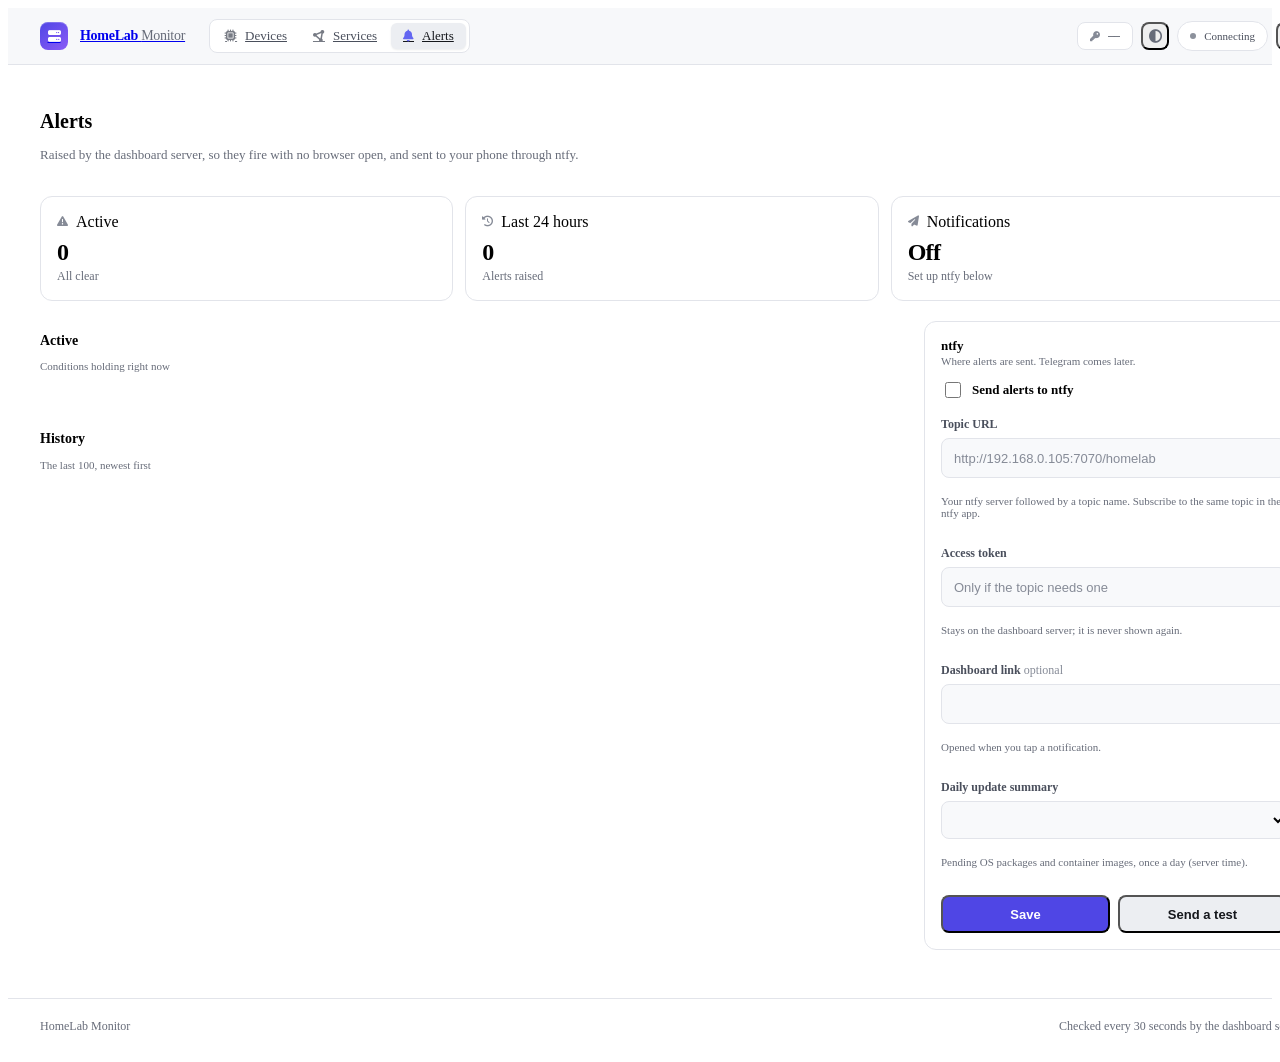
==== frontend/alerts.html @ e0cecba9 "feat: server-side alerts with ntfy notifications and an Alerts page Alerts were only ever evaluated " ====
<!DOCTYPE html>
<html lang="en">
<head>
<meta charset="UTF-8">
<meta name="viewport" content="width=device-width, initial-scale=1">
<meta name="theme-color" content="#0a0a0d">
<script>
    // Apply the saved theme before first paint; js/theme.js handles changes.
    try {
        var choice = localStorage.getItem('theme');
        document.documentElement.dataset.theme = choice === 'light' || choice === 'dark' ? choice
            : (matchMedia('(prefers-color-scheme: light)').matches ? 'light' : 'dark');
    } catch (e) {
        document.documentElement.dataset.theme = 'dark';
    }
</script>
<link rel="icon" href="favicon.svg" type="image/svg+xml">
<link rel="icon" href="favicon-32.png" type="image/png" sizes="32x32">
<link rel="apple-touch-icon" href="apple-touch-icon.png">
<title>Alerts · HomeLab</title>

<link rel="preconnect" href="https://fonts.googleapis.com">
<link rel="preconnect" href="https://fonts.gstatic.com" crossorigin>
<link href="https://fonts.googleapis.com/css2?family=Inter:wght@400..700&display=swap" rel="stylesheet">
<link rel="stylesheet" href="https://cdnjs.cloudflare.com/ajax/libs/font-awesome/6.4.0/css/all.min.css">

<link rel="stylesheet" href="css/tokens.css">
<link rel="stylesheet" href="css/base.css">
<link rel="stylesheet" href="css/layout.css">
<link rel="stylesheet" href="css/components.css">
</head>
<body>

<header class="topbar">
    <div class="topbar__inner shell">
        <a class="brand" href="index.html">
            <span class="brand__mark"><i class="fa-solid fa-server"></i></span>
            <span class="brand__name">HomeLab <span>Monitor</span></span>
        </a>

        <nav class="nav" aria-label="Sections">
            <a class="nav__link" href="index.html"><i class="fa-solid fa-microchip"></i><span>Devices</span></a>
            <a class="nav__link" href="services.html"><i class="fa-solid fa-circle-nodes"></i><span>Services</span></a>
            <a class="nav__link is-active" href="alerts.html"><i class="fa-solid fa-bell"></i><span>Alerts</span></a>
        </nav>

        <div class="topbar__right">
            <button class="key-chip" id="agent-key" type="button" title="Copy the agent auth key" hidden>
                <i class="fa-solid fa-key"></i>
                <span class="key-chip__value" id="agent-key-value">——</span>
            </button>
            <button class="icon-btn" id="theme-btn" type="button" title="Theme" aria-label="Theme">
                <i class="fa-solid fa-circle-half-stroke"></i>
            </button>
            <div class="link-state" id="link-state" data-state="idle">
                <span class="link-state__dot"></span><span class="link-state__label">Connecting</span>
            </div>
            <button class="icon-btn icon-btn--danger" id="logout-btn" type="button" title="Sign out" aria-label="Sign out">
                <i class="fa-solid fa-right-from-bracket"></i>
            </button>
        </div>
    </div>
</header>

<main class="shell">
    <div class="page-head">
        <div>
            <h1 class="page-head__title">Alerts</h1>
            <p class="page-head__sub">Raised by the dashboard server, so they fire with no browser open, and sent to your phone through ntfy.</p>
        </div>
    </div>

    <div class="fleet">
        <div class="stat" id="stat-active-card">
            <span class="stat__label eyebrow"><i class="fa-solid fa-triangle-exclamation"></i>Active</span>
            <div class="stat__value" id="stat-active">0</div>
            <div class="stat__foot" id="stat-active-foot">All clear</div>
        </div>
        <div class="stat">
            <span class="stat__label eyebrow"><i class="fa-solid fa-clock-rotate-left"></i>Last 24 hours</span>
            <div class="stat__value" id="stat-day">0</div>
            <div class="stat__foot">Alerts raised</div>
        </div>
        <div class="stat" id="stat-delivery-card">
            <span class="stat__label eyebrow"><i class="fa-solid fa-paper-plane"></i>Notifications</span>
            <div class="stat__value" id="stat-delivery">Off</div>
            <div class="stat__foot" id="stat-delivery-foot">Set up ntfy below</div>
        </div>
    </div>

    <div class="alerts-layout">
        <div>
            <div class="section-head">
                <div>
                    <h2 class="section-head__title">Active</h2>
                    <p class="section-head__sub">Conditions holding right now</p>
                </div>
            </div>
            <div class="alert-list" id="active-list"></div>

            <div class="section-head">
                <div>
                    <h2 class="section-head__title">History</h2>
                    <p class="section-head__sub">The last 100, newest first</p>
                </div>
            </div>
            <div class="alert-list" id="history-list"></div>
        </div>

        <form class="panel settings" id="notify-form" autocomplete="off">
            <div class="panel__head">
                <div>
                    <div class="panel__title">ntfy</div>
                    <div class="panel__sub">Where alerts are sent. Telegram comes later.</div>
                </div>
            </div>
            <div class="settings__body">
                <label class="check">
                    <input type="checkbox" id="ntfy-enabled">
                    <span>Send alerts to ntfy</span>
                </label>
                <div class="field">
                    <label for="ntfy-url">Topic URL</label>
                    <input type="url" id="ntfy-url" placeholder="http://192.168.0.105:7070/homelab">
                    <p class="field__hint">Your ntfy server followed by a topic name. Subscribe to the same topic in the ntfy app.</p>
                </div>
                <div class="field">
                    <label for="ntfy-token">Access token</label>
                    <input type="password" id="ntfy-token" placeholder="Only if the topic needs one">
                    <p class="field__hint" id="ntfy-token-hint">Stays on the dashboard server; it is never shown again.</p>
                    <button type="button" class="link-btn" id="ntfy-token-clear" hidden>Remove the saved token</button>
                </div>
                <div class="field">
                    <label for="click-url">Dashboard link <span class="field__optional">optional</span></label>
                    <input type="url" id="click-url">
                    <p class="field__hint">Opened when you tap a notification.</p>
                </div>
                <div class="field">
                    <label for="digest-hour">Daily update summary</label>
                    <select id="digest-hour"></select>
                    <p class="field__hint">Pending OS packages and container images, once a day (server time).</p>
                </div>
                <p class="settings__status" id="notify-status" hidden></p>
                <div class="settings__actions">
                    <button type="submit" class="btn" id="notify-save">Save</button>
                    <button type="button" class="btn btn--quiet" id="notify-test">Send a test</button>
                </div>
            </div>
        </form>
    </div>
</main>

<footer class="foot">
    <div class="foot__inner shell">
        <span>HomeLab Monitor</span>
        <span>Checked every 30 seconds by the dashboard server</span>
    </div>
</footer>

<div class="toasts" id="toasts" aria-live="polite"></div>

<!-- Sign in / first-run registration -->
<div class="auth" id="auth">
    <div class="auth__card">
        <div class="auth__mark"><i class="fa-solid fa-server"></i></div>
        <h1 class="auth__title" id="auth-title">Sign in</h1>
        <p class="auth__sub" id="auth-sub">Enter your credentials to reach the lab monitor.</p>
        <form class="auth__form" id="auth-form">
            <div class="field">
                <label for="auth-username">Username</label>
                <input type="text" id="auth-username" autocomplete="username" required placeholder="admin">
            </div>
            <div class="field">
                <label for="auth-password">Password</label>
                <input type="password" id="auth-password" autocomplete="current-password" required placeholder="••••••••">
            </div>
            <p class="auth__error" id="auth-error"></p>
            <button type="submit" class="btn" id="auth-submit">
                <span>Sign in</span><i class="fa-solid fa-arrow-right"></i>
            </button>
        </form>
    </div>
</div>

<script type="module" src="js/alerts-page.js"></script>
</body>
</html>
---- frontend/css/tokens.css ----
/* ==========================================================================
   Design tokens — single source of truth for colour, type, space and motion.
   Every value used anywhere in the UI is declared here. Nothing downstream
   should hardcode a colour or a pixel size.
   ========================================================================== */

:root {
    color-scheme: dark;

    /* --- Surfaces ------------------------------------------------------- */
    --bg:              #0a0a0d;
    --bg-subtle:       #0d0d11;
    --surface-1:       #111116;
    --surface-2:       #17171e;
    --surface-3:       #1e1e27;
    --surface-hover:   #1b1b23;
    --surface-inset:   rgba(255, 255, 255, 0.028);

    /* --- Borders -------------------------------------------------------- */
    --border:          #24242e;
    --border-strong:   #32323f;
    --border-subtle:   rgba(255, 255, 255, 0.05);

    /* --- Foreground ----------------------------------------------------- */
    --fg:              #e8e8ed;
    --fg-muted:        #9b9baa;
    --fg-subtle:       #6a6a7a;
    --fg-faint:        #4a4a58;

    /* --- Accent (never used for status, so the two never compete) -------- */
    --accent:          #6366f1;
    --accent-hover:    #818cf8;
    --accent-quiet:    rgba(99, 102, 241, 0.12);
    --accent-line:     rgba(99, 102, 241, 0.34);

    /* --- Status --------------------------------------------------------- */
    --ok:              #3fb950;
    --ok-quiet:        rgba(63, 185, 80, 0.12);
    --ok-line:         rgba(63, 185, 80, 0.28);

    --warn:            #d29922;
    --warn-quiet:      rgba(210, 153, 34, 0.12);
    --warn-line:       rgba(210, 153, 34, 0.28);

    --crit:            #f85149;
    --crit-quiet:      rgba(248, 81, 73, 0.12);
    --crit-line:       rgba(248, 81, 73, 0.3);

    --off:             #5a5a68;
    --off-quiet:       rgba(90, 90, 104, 0.14);
    --off-line:        rgba(90, 90, 104, 0.26);

    /* --- Metric hues (charts, meters) ----------------------------------- */
    --m-cpu:           #58a6ff;
    --m-ram:           #a371f7;
    --m-gpu:           #ec6cb9;
    --m-vram:          #a371f7;
    --m-disk:          #56d4dd;
    --m-power:         #e3b341;
    --m-down:          #22a3ad;
    --m-up:            #a371f7;

    /* --- Typography ----------------------------------------------------- */
    --font-ui: 'Inter', -apple-system, BlinkMacSystemFont, 'Segoe UI', Roboto,
               Helvetica, Arial, sans-serif;
    --font-mono: ui-monospace, SFMono-Regular, 'SF Mono', Menlo, Consolas,
                 'Liberation Mono', monospace;

    --t-10:  0.625rem;
    --t-11:  0.6875rem;
    --t-12:  0.75rem;
    --t-13:  0.8125rem;
    --t-14:  0.875rem;
    --t-16:  1rem;
    --t-20:  1.25rem;
    --t-24:  1.5rem;
    --t-30:  1.875rem;

    /* --- Space (4px base) ----------------------------------------------- */
    --s-1:   4px;
    --s-2:   8px;
    --s-3:   12px;
    --s-4:   16px;
    --s-5:   20px;
    --s-6:   24px;
    --s-8:   32px;
    --s-10:  40px;
    --s-12:  48px;

    /* --- Radius --------------------------------------------------------- */
    --r-sm:   6px;
    --r-md:   8px;
    --r-lg:  12px;
    --r-xl:  16px;
    --r-full: 999px;

    /* --- Elevation ------------------------------------------------------ */
    --shadow-sm: 0 1px 2px rgba(0, 0, 0, 0.4);
    --shadow-md: 0 4px 16px rgba(0, 0, 0, 0.35);
    --shadow-lg: -24px 0 60px rgba(0, 0, 0, 0.55);

    /* --- Motion --------------------------------------------------------- */
    --dur-fast: 120ms;
    --dur:      180ms;
    --dur-slow: 400ms;
    --ease:     cubic-bezier(0.2, 0, 0, 1);

    /* --- Layout --------------------------------------------------------- */
    --topbar-h:    56px;
    --content-max: 1560px;
    --gutter:      32px;
    --drawer-w:    460px;
}

/* --- Light theme ---------------------------------------------------------
   Chosen from the topbar, or by the system when the choice is Auto (see
   js/theme.js). Each colour is its own step, picked for a light surface
   rather than inverted from the dark one. The metric hues were checked for
   colour-blind separation and 3:1 contrast against white. */
:root[data-theme='light'] {
    color-scheme: light;

    --bg:              #f6f7f9;
    --bg-subtle:       #f1f2f5;
    --surface-1:       #ffffff;
    --surface-2:       #f8f9fb;
    --surface-3:       #eceef2;
    --surface-hover:   #f3f4f7;
    --surface-inset:   rgba(15, 23, 42, 0.03);

    --border:          #e2e4ea;
    --border-strong:   #cdd1d9;
    --border-subtle:   rgba(15, 23, 42, 0.06);

    --fg:              #15171c;
    --fg-muted:        #4a4f5c;
    --fg-subtle:       #676c79;
    --fg-faint:        #868b97;

    --accent:          #4f46e5;
    --accent-hover:    #6366f1;
    --accent-quiet:    rgba(79, 70, 229, 0.1);
    --accent-line:     rgba(79, 70, 229, 0.3);

    --ok:              #1a7f37;
    --ok-quiet:        rgba(26, 127, 55, 0.1);
    --ok-line:         rgba(26, 127, 55, 0.3);

    --warn:            #9a6700;
    --warn-quiet:      rgba(154, 103, 0, 0.1);
    --warn-line:       rgba(154, 103, 0, 0.3);

    --crit:            #cf222e;
    --crit-quiet:      rgba(207, 34, 46, 0.08);
    --crit-line:       rgba(207, 34, 46, 0.3);

    --off:             #8c919c;
    --off-quiet:       rgba(140, 145, 156, 0.14);
    --off-line:        rgba(140, 145, 156, 0.3);

    --m-cpu:           #0550ae;
    --m-ram:           #bf5af2;
    --m-gpu:           #d03a73;
    --m-vram:          #bf5af2;
    --m-disk:          #0891b2;
    --m-power:         #946200;
    --m-down:          #0891b2;
    --m-up:            #bf5af2;

    --shadow-sm: 0 1px 2px rgba(15, 23, 42, 0.08);
    --shadow-md: 0 4px 16px rgba(15, 23, 42, 0.1);
    --shadow-lg: -24px 0 60px rgba(15, 23, 42, 0.18);
}

@media (max-width: 900px) {
    :root {
        --gutter: 16px;
    }
}
---- frontend/css/layout.css ----
/* ==========================================================================
   Layout — application shell, topbar, fleet strip, content grids, footer.
   ========================================================================== */

.shell {
    width: 100%;
    max-width: var(--content-max);
    margin-inline: auto;
    padding-inline: var(--gutter);
}

/* --- Topbar ------------------------------------------------------------- */
.topbar {
    position: sticky;
    top: 0;
    z-index: 50;
    height: var(--topbar-h);
    background: color-mix(in srgb, var(--bg) 82%, transparent);
    backdrop-filter: saturate(160%) blur(14px);
    -webkit-backdrop-filter: saturate(160%) blur(14px);
    border-bottom: 1px solid var(--border);
}

.topbar__inner {
    height: 100%;
    display: flex;
    align-items: center;
    gap: var(--s-6);
}

.brand {
    display: flex;
    align-items: center;
    gap: var(--s-3);
    flex-shrink: 0;
}

.brand__mark {
    width: 28px;
    height: 28px;
    border-radius: var(--r-md);
    display: grid;
    place-items: center;
    font-size: var(--t-13);
    color: #fff;
    background: linear-gradient(140deg, var(--accent) 0%, #8b5cf6 100%);
    box-shadow: inset 0 1px 0 rgba(255, 255, 255, 0.22);
}

.brand__name {
    font-size: var(--t-14);
    font-weight: 600;
    letter-spacing: -0.02em;
}

.brand__name span {
    color: var(--fg-subtle);
    font-weight: 400;
}

/* Segmented navigation control */
.nav {
    display: flex;
    align-items: center;
    gap: 2px;
    padding: 3px;
    background: var(--surface-1);
    border: 1px solid var(--border);
    border-radius: var(--r-md);
}

.nav__link {
    display: flex;
    align-items: center;
    gap: var(--s-2);
    padding: 5px var(--s-3);
    border-radius: var(--r-sm);
    font-size: var(--t-13);
    font-weight: 500;
    color: var(--fg-muted);
    transition: color var(--dur-fast) var(--ease),
                background-color var(--dur-fast) var(--ease);
}

.nav__link i {
    font-size: var(--t-12);
    opacity: 0.75;
}

.nav__link:hover {
    color: var(--fg);
    background: var(--surface-3);
}

.nav__link.is-active {
    color: var(--fg);
    background: var(--surface-3);
    box-shadow: var(--shadow-sm);
}

.nav__link.is-active i {
    color: var(--accent-hover);
    opacity: 1;
}

.topbar__right {
    margin-left: auto;
    display: flex;
    align-items: center;
    gap: var(--s-2);
}

/* Live connection indicator */
.link-state {
    display: flex;
    align-items: center;
    gap: var(--s-2);
    padding: 0 var(--s-3);
    height: 28px;
    border: 1px solid var(--border);
    border-radius: var(--r-full);
    background: var(--surface-1);
    font-size: var(--t-11);
    font-weight: 500;
    color: var(--fg-muted);
}

.link-state__dot {
    width: 6px;
    height: 6px;
    border-radius: 50%;
    background: var(--off);
    transition: background-color var(--dur) var(--ease);
}

.link-state[data-state='live'] .link-state__dot {
    background: var(--ok);
    box-shadow: 0 0 0 3px var(--ok-quiet);
    animation: breathe 2.4s ease-in-out infinite;
}

.link-state[data-state='down'] .link-state__dot {
    background: var(--crit);
    box-shadow: 0 0 0 3px var(--crit-quiet);
}

@keyframes breathe {
    0%, 100% { opacity: 1; }
    50%      { opacity: 0.45; }
}

/* --- Page header (title + actions above the content) -------------------- */
.page-head {
    display: flex;
    align-items: flex-end;
    justify-content: space-between;
    gap: var(--s-4);
    padding-top: var(--s-8);
    padding-bottom: var(--s-5);
}

.page-head__title {
    font-size: var(--t-20);
    font-weight: 600;
}

.page-head__sub {
    margin-top: 2px;
    font-size: var(--t-13);
    color: var(--fg-subtle);
}

/* --- Fleet strip -------------------------------------------------------- */
.fleet {
    display: grid;
    grid-template-columns: repeat(auto-fit, minmax(min(150px, 100%), 1fr));
    gap: var(--s-3);
    padding-bottom: var(--s-5);
}

.stat {
    position: relative;
    padding: var(--s-4);
    background: var(--surface-1);
    border: 1px solid var(--border);
    border-radius: var(--r-lg);
    overflow: hidden;
}

.stat__label {
    display: flex;
    align-items: center;
    gap: var(--s-2);
}

.stat__label i {
    font-size: var(--t-11);
    color: var(--fg-faint);
}

.stat__value {
    margin-top: var(--s-2);
    font-size: var(--t-24);
    font-weight: 600;
    letter-spacing: -0.03em;
    line-height: 1.1;
    font-variant-numeric: tabular-nums;
}

.stat__value small {
    font-size: var(--t-14);
    font-weight: 500;
    color: var(--fg-subtle);
    letter-spacing: -0.01em;
}

.stat__foot {
    margin-top: var(--s-1);
    font-size: var(--t-12);
    color: var(--fg-subtle);
}

.stat[data-tone='ok']   .stat__value { color: var(--ok); }
.stat[data-tone='warn'] .stat__value { color: var(--warn); }
.stat[data-tone='crit'] .stat__value { color: var(--crit); }
.stat[data-tone='power'] .stat__value { color: var(--m-power); }

.stat[data-tone='crit'] { border-color: var(--crit-line); }

.stat--link {
    transition: border-color var(--dur) var(--ease), background-color var(--dur) var(--ease);
}

.stat--link:hover {
    background: var(--surface-2);
    border-color: var(--border-strong);
}
.stat[data-tone='warn'] { border-color: var(--warn-line); }

/* --- Content grids ------------------------------------------------------ */
.node-grid {
    display: grid;
    grid-template-columns: repeat(auto-fill, minmax(min(352px, 100%), 1fr));
    gap: var(--s-4);
    padding-bottom: var(--s-12);
    align-content: start;
    /* Cards are placed in the order the user arranged them; dense lets a
       later card fill a hole an earlier, wider one left behind. */
    grid-auto-flow: dense;
    /* Cards keep their own height; a large card beside a normal one would
       otherwise stretch it into a mostly empty box. */
    align-items: start;
}

/* Packing: rows are 4px tall and devices.js sets each card's row span from
   its height (ROW_UNIT), so short cards stack beside a tall one. The row gap
   moves onto each card, which its span then includes. Left alone while the
   board is empty so the empty state keeps normal rows. */
.node-grid:has(> .node) {
    grid-auto-rows: 4px;
    row-gap: 0;
}

.node-grid > .node {
    margin-bottom: var(--s-4);
}

.service-group {
    padding-bottom: var(--s-8);
}

.service-group__head {
    display: flex;
    align-items: center;
    gap: var(--s-3);
    padding-bottom: var(--s-3);
}

.service-group__title {
    font-size: var(--t-13);
    font-weight: 600;
    color: var(--fg-muted);
}

.service-group__count {
    font-size: var(--t-11);
    font-weight: 550;
    color: var(--fg-subtle);
    padding: 1px var(--s-2);
    border: 1px solid var(--border);
    border-radius: var(--r-full);
    font-variant-numeric: tabular-nums;
}

.service-group__rule {
    flex: 1;
    height: 1px;
    background: var(--border);
}

.service-grid {
    display: grid;
    grid-template-columns: repeat(auto-fill, minmax(min(268px, 100%), 1fr));
    gap: var(--s-3);
}

main {
    flex: 1;
    min-width: 0;
}

/* Without this, a nowrap child (the hardware summary line) raises the item's
   min-content width and overflows the grid track on narrow viewports. */
.node,
.service,
.stat {
    min-width: 0;
}

/* --- Empty state -------------------------------------------------------- */
.empty {
    grid-column: 1 / -1;
    display: flex;
    flex-direction: column;
    align-items: center;
    justify-content: center;
    gap: var(--s-2);
    padding: var(--s-12) var(--s-6);
    background: var(--surface-1);
    border: 1px dashed var(--border-strong);
    border-radius: var(--r-lg);
    text-align: center;
}

.empty__icon {
    width: 44px;
    height: 44px;
    display: grid;
    place-items: center;
    border-radius: var(--r-lg);
    background: var(--surface-3);
    color: var(--fg-subtle);
    font-size: var(--t-16);
    margin-bottom: var(--s-2);
    animation: breathe 2.4s ease-in-out infinite;
}

.empty__title {
    font-size: var(--t-14);
    font-weight: 550;
    color: var(--fg-muted);
}

.empty__sub {
    font-size: var(--t-13);
    color: var(--fg-subtle);
    max-width: 42ch;
}

/* --- Footer ------------------------------------------------------------- */
.foot {
    border-top: 1px solid var(--border);
    padding-block: var(--s-5);
    margin-top: auto;
}

.foot__inner {
    display: flex;
    align-items: center;
    justify-content: space-between;
    gap: var(--s-4);
    font-size: var(--t-12);
    color: var(--fg-subtle);
}

/* --- Responsive --------------------------------------------------------- */
@media (max-width: 900px) {
    .topbar__inner {
        gap: var(--s-3);
    }

    .brand__name {
        display: none;
    }

    .nav__link span {
        display: none;
    }

    .nav__link {
        padding: 5px var(--s-3);
    }

    .link-state__label {
        display: none;
    }

    .link-state {
        padding-inline: var(--s-2);
    }

    .node-grid {
        grid-template-columns: 1fr;
    }

    .page-head {
        padding-top: var(--s-5);
    }
}

@media (max-width: 560px) {
    .fleet {
        grid-template-columns: repeat(2, 1fr);
    }

    .service-grid {
        grid-template-columns: 1fr;
    }

    .foot__inner {
        flex-direction: column;
        gap: var(--s-2);
        text-align: center;
    }
}
---- frontend/css/components.css ----
/* ==========================================================================
   Components — primitives first, then composed surfaces.
   ========================================================================== */

/* --- Icon button -------------------------------------------------------- */
.icon-btn {
    width: 28px;
    height: 28px;
    display: grid;
    place-items: center;
    border-radius: var(--r-md);
    color: var(--fg-subtle);
    font-size: var(--t-13);
    transition: color var(--dur-fast) var(--ease),
                background-color var(--dur-fast) var(--ease);
}

.icon-btn:hover {
    color: var(--fg);
    background: var(--surface-3);
}

.icon-btn--danger:hover {
    color: var(--crit);
    background: var(--crit-quiet);
}

.icon-btn.is-on {
    color: var(--m-power);
}

/* --- Agent key chip ----------------------------------------------------- */
.key-chip {
    display: flex;
    align-items: center;
    gap: var(--s-2);
    height: 28px;
    padding: 0 var(--s-3);
    background: var(--surface-1);
    border: 1px solid var(--border);
    border-radius: var(--r-md);
    font-size: var(--t-11);
    color: var(--fg-muted);
    transition: border-color var(--dur-fast) var(--ease),
                color var(--dur-fast) var(--ease);
}

.key-chip:hover {
    border-color: var(--border-strong);
    color: var(--fg);
}

.key-chip i {
    font-size: var(--t-10);
    color: var(--fg-faint);
}

.key-chip__value {
    font-family: var(--font-mono);
    letter-spacing: -0.02em;
    max-width: 13ch;
    overflow: hidden;
    text-overflow: ellipsis;
    white-space: nowrap;
}

.key-chip.is-copied {
    border-color: var(--ok-line);
    color: var(--ok);
}

.key-chip.is-copied i {
    color: var(--ok);
}

/* --- Status pill -------------------------------------------------------- */
.status {
    display: inline-flex;
    align-items: center;
    gap: var(--s-2);
    height: 22px;
    padding: 0 var(--s-2) 0 var(--s-2);
    border-radius: var(--r-full);
    font-size: var(--t-11);
    font-weight: 550;
    background: var(--off-quiet);
    color: var(--fg-subtle);
    white-space: nowrap;
}

.status__dot {
    width: 6px;
    height: 6px;
    border-radius: 50%;
    background: currentColor;
    flex-shrink: 0;
}

.status[data-state='online'] {
    background: var(--ok-quiet);
    color: var(--ok);
}

.status[data-state='offline'] {
    background: var(--off-quiet);
    color: var(--fg-subtle);
}

.status[data-state='alert'] {
    background: var(--crit-quiet);
    color: var(--crit);
}

/* --- Count badge (pending updates, alerts) ------------------------------ */
.badge {
    display: inline-flex;
    align-items: center;
    gap: var(--s-1);
    height: 22px;
    padding: 0 var(--s-2);
    border-radius: var(--r-full);
    font-size: var(--t-11);
    font-weight: 600;
    font-variant-numeric: tabular-nums;
    background: var(--warn-quiet);
    color: var(--warn);
    border: 1px solid var(--warn-line);
}

.badge i {
    font-size: var(--t-10);
}

/* --- Capability chip (footer of a node card) ---------------------------- */
.chip {
    display: inline-flex;
    align-items: center;
    gap: 5px;
    height: 22px;
    padding: 0 var(--s-2);
    border-radius: var(--r-sm);
    background: var(--surface-3);
    border: 1px solid transparent;
    font-size: var(--t-11);
    font-weight: 500;
    color: var(--fg-muted);
    white-space: nowrap;
    font-variant-numeric: tabular-nums;
}

.chip i {
    font-size: var(--t-10);
    color: var(--fg-subtle);
}

.chip[data-kind='gpu']    i { color: var(--m-gpu); }
.chip[data-kind='disk']   i { color: var(--m-disk); }
.chip[data-kind='docker'] i { color: #2496ed; }
.chip[data-kind='vpn']    i { color: var(--accent-hover); }
.chip[data-kind='vm']     i { color: var(--accent); }

/* --- Meter (progress bar) ----------------------------------------------- */
.meter {
    height: 4px;
    border-radius: var(--r-full);
    background: var(--surface-3);
    overflow: hidden;
}

.meter__fill {
    display: block;
    height: 100%;
    width: 0;
    border-radius: var(--r-full);
    background: var(--accent);
    transition: width var(--dur-slow) var(--ease),
                background-color var(--dur) var(--ease);
}

.meter--lg {
    height: 6px;
}

/* --- Micro tile (temp / power / uptime / net) --------------------------- */
.tile {
    min-width: 0;
    padding: var(--s-2) var(--s-3);
    background: var(--surface-inset);
    border: 1px solid var(--border-subtle);
    border-radius: var(--r-md);
}

.tile__label {
    display: block;
    font-size: var(--t-10);
    font-weight: 550;
    text-transform: uppercase;
    letter-spacing: 0.06em;
    color: var(--fg-subtle);
}

.tile__value {
    display: block;
    margin-top: 1px;
    font-size: var(--t-13);
    font-weight: 600;
    font-variant-numeric: tabular-nums;
    overflow: hidden;
    text-overflow: ellipsis;
    white-space: nowrap;
}

.tile[data-tone='ok']   .tile__value { color: var(--ok); }
.tile[data-tone='warn'] .tile__value { color: var(--warn); }
.tile[data-tone='crit'] .tile__value { color: var(--crit); }
.tile[data-tone='power'] .tile__value { color: var(--m-power); }

/* --- Segmented range selector ------------------------------------------ */
.segmented {
    display: flex;
    gap: 2px;
    padding: 3px;
    background: var(--surface-2);
    border: 1px solid var(--border);
    border-radius: var(--r-md);
}

.segmented button {
    padding: 3px var(--s-3);
    border-radius: var(--r-sm);
    font-size: var(--t-11);
    font-weight: 600;
    color: var(--fg-subtle);
    transition: color var(--dur-fast) var(--ease),
                background-color var(--dur-fast) var(--ease);
}

.segmented button:hover {
    color: var(--fg-muted);
}

.segmented button.is-active {
    color: var(--fg);
    background: var(--surface-3);
    box-shadow: var(--shadow-sm);
}

/* --- Panel (generic bordered surface) ----------------------------------- */
.panel {
    background: var(--surface-1);
    border: 1px solid var(--border);
    border-radius: var(--r-lg);
}

.panel__head {
    display: flex;
    align-items: center;
    justify-content: space-between;
    gap: var(--s-4);
    padding: var(--s-4) var(--s-4) var(--s-3);
}

.panel__title {
    font-size: var(--t-13);
    font-weight: 600;
}

.panel__sub {
    font-size: var(--t-11);
    color: var(--fg-subtle);
    margin-top: 1px;
}

/* --- History charts: lab power, then fleet load ------------------------- */
.section-head {
    display: flex;
    align-items: flex-end;
    justify-content: space-between;
    gap: var(--s-4);
    padding-bottom: var(--s-3);
}

.section-head__tools {
    display: flex;
    flex-wrap: wrap;
    align-items: center;
    justify-content: flex-end;
    gap: var(--s-3) var(--s-4);
}

.section-head__title {
    font-size: var(--t-14);
    font-weight: 600;
}

.section-head__sub {
    margin-top: 1px;
    font-size: var(--t-11);
    color: var(--fg-subtle);
}

.trend {
    margin-bottom: var(--s-4);
}

.load-grid {
    display: grid;
    grid-template-columns: repeat(auto-fit, minmax(min(300px, 100%), 1fr));
    gap: var(--s-4);
    padding-bottom: var(--s-5);
}

.load-grid .trend {
    margin-bottom: 0;
}

.trend--small .trend__body {
    height: 120px;
}

/* --- Mini history charts (one node, on a large card or in the drawer) ---- */
.mini__label {
    display: flex;
    align-items: center;
    gap: var(--s-3);
    font-size: var(--t-11);
    font-weight: 600;
    color: var(--fg-muted);
}

.mini__label .legend__item {
    font-weight: 500;
    color: var(--fg-subtle);
}

.trend__body.mini__body {
    height: 84px;
    padding: 0;
}

.drawer__history {
    display: grid;
    gap: var(--s-3);
}

.trend__now {
    font-size: var(--t-20);
    font-weight: 600;
    font-variant-numeric: tabular-nums;
    white-space: nowrap;
}

.trend__now small {
    font-size: var(--t-13);
    font-weight: 500;
    color: var(--fg-subtle);
}

/* Two series share the network chart, so it carries a key; the values beside
   each swatch double as direct labels. */
.legend {
    display: flex;
    flex-wrap: wrap;
    justify-content: flex-end;
    gap: var(--s-1) var(--s-3);
    font-size: var(--t-12);
    color: var(--fg-subtle);
}

.legend__item {
    display: inline-flex;
    align-items: center;
    gap: 6px;
    white-space: nowrap;
}

.legend__item i,
.trend__tip i {
    display: inline-block;
    width: 8px;
    height: 8px;
    border-radius: 2px;
}

.trend__tip i {
    margin-right: 6px;
}

.legend__item b {
    color: var(--fg);
    font-weight: 600;
    font-variant-numeric: tabular-nums;
}

.trend__body {
    position: relative;
    height: 168px;
    padding: 0 var(--s-2) var(--s-3);
}

.trend__canvas {
    width: 100%;
    height: 100%;
}

.trend__tip {
    position: absolute;
    top: 0;
    left: 0;
    padding: var(--s-2) var(--s-3);
    background: var(--surface-3);
    border: 1px solid var(--border-strong);
    border-radius: var(--r-md);
    box-shadow: var(--shadow-md);
    font-size: var(--t-11);
    line-height: 1.4;
    pointer-events: none;
    opacity: 0;
    transform: translate(-50%, -100%);
    transition: opacity var(--dur-fast) var(--ease);
    white-space: nowrap;
    z-index: 2;
}

.trend__tip.is-visible {
    opacity: 1;
}

.trend__tip b {
    color: var(--fg);
    font-variant-numeric: tabular-nums;
}

.trend__tip span {
    color: var(--fg-subtle);
}

/* --- Service card ------------------------------------------------------- */
.service {
    display: flex;
    flex-wrap: wrap;
    align-items: center;
    gap: var(--s-3);
    padding: var(--s-3);
    background: var(--surface-1);
    border: 1px solid var(--border);
    border-radius: var(--r-lg);
    transition: border-color var(--dur) var(--ease),
                background-color var(--dur) var(--ease);
}

.service:hover {
    border-color: var(--border-strong);
    background: var(--surface-2);
}

.service__icon {
    width: 34px;
    height: 34px;
    flex-shrink: 0;
    display: grid;
    place-items: center;
    border-radius: var(--r-md);
    background: var(--surface-3);
    color: var(--fg-muted);
    font-size: var(--t-13);
    transition: color var(--dur) var(--ease);
}

.service[data-state='online'] .service__icon {
    color: var(--fg);
}

.service__body {
    flex: 1;
    min-width: 0;
}

.service__name {
    font-size: var(--t-13);
    font-weight: 550;
    overflow: hidden;
    text-overflow: ellipsis;
    white-space: nowrap;
}

.service__meta {
    margin-top: 1px;
    font-size: var(--t-11);
    color: var(--fg-subtle);
    font-variant-numeric: tabular-nums;
}

.service[data-state='offline'] {
    border-color: var(--crit-line);
}

/* Uptime bar: one block per slot of the selected range, oldest first. */
.service__bar {
    flex-basis: 100%;
    display: flex;
    gap: 2px;
    height: 18px;
}

.service__bar i {
    flex: 1;
    border-radius: 2px;
    background: var(--ok);
}

.service__bar i[data-state='partial'] { background: var(--warn); }
.service__bar i[data-state='down']    { background: var(--crit); }
.service__bar i[data-state='none']    { background: var(--border-strong); }

.service[data-state='offline'] .service__name {
    color: var(--fg-muted);
}

/* --- Node card ---------------------------------------------------------- */
.node {
    position: relative;
    display: flex;
    flex-direction: column;
    gap: var(--s-4);
    padding: var(--s-4);
    background: var(--surface-1);
    border: 1px solid var(--border);
    border-radius: var(--r-lg);
    cursor: pointer;
    transition: border-color var(--dur) var(--ease),
                background-color var(--dur) var(--ease),
                transform var(--dur) var(--ease);
}

.node:hover {
    background: var(--surface-2);
    border-color: var(--border-strong);
}

.node:active {
    transform: scale(0.995);
}

.node.is-selected {
    border-color: var(--accent-line);
}

/* Offline nodes recede rather than shout */
.node[data-state='offline'] {
    background: var(--bg-subtle);
}

.node[data-state='offline'] .node__name,
.node[data-state='offline'] .metric__value,
.node[data-state='offline'] .tile__value {
    color: var(--fg-muted);
}

/* A node in alert keeps a steady ring plus a slow, low-key pulse */
.node.is-alerting {
    border-color: var(--crit-line);
    animation: alert-ring 2.4s ease-in-out infinite;
}

@keyframes alert-ring {
    0%, 100% { box-shadow: 0 0 0 0 rgba(248, 81, 73, 0); }
    50%      { box-shadow: 0 0 0 3px rgba(248, 81, 73, 0.09); }
}

.node__head {
    display: flex;
    align-items: center;
    gap: var(--s-3);
    min-width: 0;
}

.node__icon {
    width: 34px;
    height: 34px;
    flex-shrink: 0;
    display: grid;
    place-items: center;
    border-radius: var(--r-md);
    background: var(--surface-3);
    color: var(--fg-subtle);
    font-size: var(--t-13);
    transition: color var(--dur) var(--ease);
}

.node[data-state='online'] .node__icon {
    color: var(--fg);
}

.node__id {
    flex: 1;
    min-width: 0;
}

.node__name {
    font-size: var(--t-14);
    font-weight: 600;
    overflow: hidden;
    text-overflow: ellipsis;
    white-space: nowrap;
}

.node__addr {
    margin-top: 1px;
    font-size: var(--t-11);
    color: var(--fg-subtle);
    font-variant-numeric: tabular-nums;
    overflow: hidden;
    text-overflow: ellipsis;
    white-space: nowrap;
}

.node__latency[data-tone='ok']   { color: var(--ok); }
.node__latency[data-tone='warn'] { color: var(--warn); }
.node__latency[data-tone='crit'] { color: var(--crit); }

.node__actions {
    display: flex;
    align-items: center;
    gap: var(--s-2);
    flex-shrink: 0;
}

.node__metrics,
.metric,
.metric__head {
    min-width: 0;
}

/* Single-line hardware summary; never wraps, so card heights stay equal */
.node__meta {
    display: flex;
    align-items: center;
    gap: var(--s-2);
    margin-top: calc(var(--s-2) * -1);
    padding-bottom: var(--s-3);
    border-bottom: 1px solid var(--border-subtle);
    font-size: var(--t-11);
    color: var(--fg-subtle);
    min-width: 0;
}

.node__meta span {
    min-width: 0;
    overflow: hidden;
    text-overflow: ellipsis;
    white-space: nowrap;
}

.node__meta i {
    color: var(--fg-faint);
    flex-shrink: 0;
}

.node__metrics {
    display: flex;
    flex-direction: column;
    gap: var(--s-3);
}

.metric__head {
    display: flex;
    align-items: baseline;
    justify-content: space-between;
    gap: var(--s-2);
    margin-bottom: 6px;
}

.metric__label {
    font-size: var(--t-11);
    font-weight: 550;
    letter-spacing: 0.02em;
    color: var(--fg-muted);
}

.metric__value {
    font-size: var(--t-13);
    font-weight: 600;
    font-variant-numeric: tabular-nums;
}

.metric__note {
    font-size: var(--t-10);
    color: var(--fg-subtle);
    font-variant-numeric: tabular-nums;
    margin-left: auto;
    padding-left: var(--s-2);
}

.metric__spark {
    width: 100%;
    height: 26px;
    margin-top: 6px;
}

.metric[data-metric='cpu']  .meter__fill { background: var(--m-cpu); }
.metric[data-metric='ram']  .meter__fill { background: var(--m-ram); }
.metric[data-metric='gpu']  .meter__fill { background: var(--m-gpu); }
.metric[data-metric='vram'] .meter__fill { background: var(--m-vram); }
.metric[data-metric='disk'] .meter__fill { background: var(--m-disk); }

/* Load-driven colour override, applied by JS via data-load */
.metric[data-load='warn'] .meter__fill { background: var(--warn); }
.metric[data-load='crit'] .meter__fill { background: var(--crit); }
.metric[data-load='warn'] .metric__value { color: var(--warn); }
.metric[data-load='crit'] .metric__value { color: var(--crit); }

.node__tiles {
    display: grid;
    grid-template-columns: repeat(4, minmax(0, 1fr));
    gap: var(--s-2);
}

.node__foot {
    display: flex;
    align-items: center;
    gap: var(--s-2);
    margin-top: auto;
    padding-top: var(--s-3);
    border-top: 1px solid var(--border-subtle);
    overflow: hidden;
}

/* --- Rearranging -------------------------------------------------------- */
.node__grip {
    cursor: grab;
    touch-action: none;     /* on touch screens a drag moves the card, not the page */
}

.node.is-dragging {
    opacity: 0.55;
    outline: 2px dashed var(--accent-line);
    outline-offset: 2px;
}

body.is-arranging,
body.is-arranging * {
    cursor: grabbing !important;
    user-select: none;
}

/* --- Card sizes ----------------------------------------------------------
   Large spans two columns and carries the drawer's content inline; compact
   keeps only the head and meters. */
.node__extra {
    display: none;
}

.node[data-size='large'] .node__extra {
    display: flex;
    flex-direction: column;
    gap: var(--s-4);
    padding-top: var(--s-4);
    border-top: 1px solid var(--border-subtle);
    cursor: default;
}

.node__history {
    display: grid;
    grid-template-columns: repeat(auto-fit, minmax(180px, 1fr));
    gap: var(--s-4);
}

.node__details {
    display: grid;
    grid-template-columns: repeat(auto-fit, minmax(220px, 1fr));
    gap: var(--s-4);
    align-items: start;
}

/* A long container list scrolls inside the card instead of stretching it. */
.node__details .section__body {
    max-height: 260px;
    overflow-y: auto;
}

/* Containers take the card's full width below the other sections, laid out
   side by side, rather than one narrow column beside empty space. */
.node__details > section:has(.ctr-list) {
    grid-column: 1 / -1;
}

.node__details .ctr-list {
    display: grid;
    grid-template-columns: repeat(auto-fill, minmax(230px, 1fr));
    gap: 6px;
}

.node__details .ctr-list .ctr + .ctr {
    margin-top: 0;
}

.node__details > section:has(.ctr-list) .section__body {
    max-height: 300px;
    padding-right: 4px;   /* keeps the scrollbar off the last column */
}

.node[data-size='compact'] :is(.node__meta, .metric__spark, .node__tiles, .node__foot) {
    display: none;
}

/* Below this width the grid has a single column for the span to cover. */
@media (min-width: 800px) {
    .node[data-size='large'] {
        grid-column: span 2;
    }
}

.node__chips {
    display: flex;
    gap: var(--s-2);
    overflow: hidden;
    flex: 1;
    min-width: 0;
    /* More chips than fit should trail off, not be sliced mid-word. */
    -webkit-mask-image: linear-gradient(to right, #000 calc(100% - 24px), transparent 100%);
    mask-image: linear-gradient(to right, #000 calc(100% - 24px), transparent 100%);
}

.node__more {
    display: flex;
    align-items: center;
    gap: var(--s-1);
    flex-shrink: 0;
    font-size: var(--t-11);
    font-weight: 550;
    color: var(--fg-subtle);
    transition: color var(--dur-fast) var(--ease);
}

.node:hover .node__more {
    color: var(--accent-hover);
}

.node__more i {
    font-size: var(--t-10);
    transition: transform var(--dur) var(--ease);
}

.node:hover .node__more i {
    transform: translateX(2px);
}

/* --- Detail drawer ------------------------------------------------------ */
.drawer {
    position: fixed;
    inset: 0;
    z-index: 200;
    visibility: hidden;
    /* Contains the off-screen panel so it cannot widen the page. */
    overflow: hidden;
}

.drawer.is-open {
    visibility: visible;
}

.drawer__scrim {
    position: absolute;
    inset: 0;
    background: rgba(0, 0, 0, 0.55);
    opacity: 0;
    transition: opacity var(--dur) var(--ease);
}

.drawer.is-open .drawer__scrim {
    opacity: 1;
}

.drawer__panel {
    position: absolute;
    top: 0;
    right: 0;
    height: 100%;
    width: min(var(--drawer-w), 100vw);
    display: flex;
    flex-direction: column;
    background: var(--surface-1);
    border-left: 1px solid var(--border);
    box-shadow: var(--shadow-lg);
    transform: translateX(100%);
    transition: transform var(--dur) var(--ease);
}

.drawer.is-open .drawer__panel {
    transform: translateX(0);
}

.drawer__head {
    display: flex;
    align-items: center;
    gap: var(--s-3);
    padding: var(--s-4);
    border-bottom: 1px solid var(--border);
    flex-shrink: 0;
}

.drawer__title {
    flex: 1;
    min-width: 0;
}

.drawer__title h2 {
    font-size: var(--t-16);
    font-weight: 600;
    overflow: hidden;
    text-overflow: ellipsis;
    white-space: nowrap;
}

.drawer__title p {
    margin-top: 2px;
    font-size: var(--t-11);
    color: var(--fg-subtle);
    font-variant-numeric: tabular-nums;
}

.drawer__body,
.drawer__sections {
    display: flex;
    flex-direction: column;
    gap: var(--s-5);
}

.drawer__body {
    flex: 1;
    overflow-y: auto;
    overscroll-behavior: contain;
    padding: var(--s-4);
}

.section__head {
    display: flex;
    align-items: center;
    gap: var(--s-2);
    margin-bottom: var(--s-3);
}

.section__head i {
    font-size: var(--t-11);
    color: var(--fg-faint);
}

.section__title {
    font-size: var(--t-11);
    font-weight: 600;
    text-transform: uppercase;
    letter-spacing: 0.07em;
    color: var(--fg-subtle);
}

.section__note {
    margin-left: auto;
    font-size: var(--t-11);
    color: var(--fg-subtle);
    font-variant-numeric: tabular-nums;
}

.section__body {
    display: flex;
    flex-direction: column;
    gap: var(--s-3);
}

/* Key/value readout grid used across drawer sections */
.kv {
    display: grid;
    grid-template-columns: repeat(auto-fit, minmax(96px, 1fr));
    gap: var(--s-2);
}

.kv__item {
    padding: var(--s-2) var(--s-3);
    background: var(--surface-inset);
    border: 1px solid var(--border-subtle);
    border-radius: var(--r-md);
}

.kv__key {
    display: block;
    font-size: var(--t-10);
    font-weight: 550;
    text-transform: uppercase;
    letter-spacing: 0.06em;
    color: var(--fg-subtle);
}

.kv__val {
    display: block;
    margin-top: 2px;
    font-size: var(--t-13);
    font-weight: 600;
    font-variant-numeric: tabular-nums;
    overflow: hidden;
    text-overflow: ellipsis;
    white-space: nowrap;
}

.kv__item[data-tone='ok']    .kv__val { color: var(--ok); }
.kv__item[data-tone='warn']  .kv__val { color: var(--warn); }
.kv__item[data-tone='crit']  .kv__val { color: var(--crit); }
.kv__item[data-tone='power'] .kv__val { color: var(--m-power); }

/* Disk rows */
.disk + .disk {
    margin-top: var(--s-3);
}

.disk__head {
    display: flex;
    align-items: baseline;
    gap: var(--s-2);
    margin-bottom: 6px;
}

.disk__mount {
    font-size: var(--t-12);
    font-weight: 600;
}

.disk__dev {
    font-size: var(--t-10);
    color: var(--fg-faint);
    font-family: var(--font-mono);
    overflow: hidden;
    text-overflow: ellipsis;
    white-space: nowrap;
}

.disk__pct {
    margin-left: auto;
    font-size: var(--t-12);
    font-weight: 600;
    font-variant-numeric: tabular-nums;
}

.disk__foot {
    display: flex;
    flex-wrap: wrap;            /* the selector drops below in a narrow column */
    align-items: center;
    justify-content: space-between;
    gap: var(--s-1) var(--s-2);
    margin-top: 5px;
    font-size: var(--t-10);
    color: var(--fg-subtle);
    font-variant-numeric: tabular-nums;
}

.disk__foot > span {
    white-space: nowrap;
}

.disk .meter__fill { background: var(--m-disk); }

/* Coloured against the disk's own alert threshold (devices.js diskTone). */
.disk[data-tone='warn'] .meter__fill { background: var(--warn); }
.disk[data-tone='crit'] .meter__fill { background: var(--crit); }
.disk[data-tone='warn'] .disk__pct { color: var(--warn); }
.disk[data-tone='crit'] .disk__pct { color: var(--crit); }

.disk__alert {
    margin-left: auto;          /* stays right-aligned when it wraps */
    display: inline-flex;
    align-items: center;
    gap: 6px;
    white-space: nowrap;
}

.disk__alert select {
    padding: 1px 4px;
    font-size: var(--t-10);
    background: var(--surface-2);
    border: 1px solid var(--border);
    border-radius: var(--r-sm);
    cursor: pointer;
}

/* Container rows */
.ctr {
    display: flex;
    align-items: center;
    gap: var(--s-2);
    padding: 7px var(--s-3);
    background: var(--surface-inset);
    border: 1px solid var(--border-subtle);
    border-radius: var(--r-md);
    font-size: var(--t-12);
}

.ctr + .ctr {
    margin-top: 5px;
}

.ctr__dot {
    width: 6px;
    height: 6px;
    border-radius: 50%;
    background: var(--off);
    flex-shrink: 0;
}

.ctr[data-state='running'] .ctr__dot {
    background: var(--ok);
}

.ctr[data-state='exited'] .ctr__dot,
.ctr[data-state='stopped'] .ctr__dot {
    background: var(--crit);
}

.ctr__main {
    flex: 1;
    min-width: 0;
    display: flex;
    flex-direction: column;
}

.ctr__name,
.ctr__image {
    overflow: hidden;
    text-overflow: ellipsis;
    white-space: nowrap;
}

.ctr__image {
    font-size: var(--t-10);
    color: var(--fg-faint);
}

.ctr__update {
    display: inline-flex;
    align-items: center;
    gap: 4px;
    padding: 1px 6px;
    border-radius: var(--r-full);
    font-size: var(--t-10);
    font-weight: 600;
    color: var(--warn);
    background: var(--warn-quiet);
    border: 1px solid var(--warn-line);
    flex-shrink: 0;
}

.ctr__state {
    font-size: var(--t-10);
    font-weight: 550;
    text-transform: uppercase;
    letter-spacing: 0.05em;
    color: var(--fg-subtle);
}

/* VPN badges */
.vpn-row {
    display: flex;
    gap: var(--s-2);
    flex-wrap: wrap;
}

.vpn {
    display: inline-flex;
    align-items: center;
    gap: var(--s-2);
    padding: 5px var(--s-3);
    border-radius: var(--r-md);
    border: 1px solid var(--border);
    background: var(--surface-inset);
    font-size: var(--t-12);
    color: var(--fg-subtle);
}

.vpn i {
    font-size: var(--t-11);
}

.vpn[data-active='true'] {
    border-color: var(--accent-line);
    background: var(--accent-quiet);
    color: var(--accent-hover);
}

.section__empty {
    font-size: var(--t-12);
    color: var(--fg-faint);
    padding: var(--s-3);
    text-align: center;
    border: 1px dashed var(--border);
    border-radius: var(--r-md);
}

/* --- Toasts ------------------------------------------------------------- */
.toasts {
    position: fixed;
    bottom: var(--s-5);
    right: var(--s-5);
    z-index: 300;
    display: flex;
    flex-direction: column;
    gap: var(--s-2);
    pointer-events: none;
    max-width: min(380px, calc(100vw - var(--s-8)));
}

.toast {
    display: flex;
    align-items: flex-start;
    gap: var(--s-3);
    padding: var(--s-3) var(--s-4);
    background: var(--surface-2);
    border: 1px solid var(--border-strong);
    border-left: 2px solid var(--fg-subtle);
    border-radius: var(--r-md);
    box-shadow: var(--shadow-md);
    font-size: var(--t-12);
    line-height: 1.45;
    pointer-events: auto;
    opacity: 0;
    transform: translateX(12px);
    transition: opacity var(--dur) var(--ease),
                transform var(--dur) var(--ease);
}

.toast.is-in {
    opacity: 1;
    transform: translateX(0);
}

.toast i {
    margin-top: 2px;
    font-size: var(--t-12);
}

.toast__host {
    display: block;
    font-size: var(--t-10);
    font-weight: 600;
    text-transform: uppercase;
    letter-spacing: 0.06em;
    color: var(--fg-subtle);
    margin-bottom: 1px;
}

.toast[data-tone='crit'] { border-left-color: var(--crit); }
.toast[data-tone='crit'] i { color: var(--crit); }

.toast[data-tone='ok'] { border-left-color: var(--ok); }
.toast[data-tone='ok'] i { color: var(--ok); }

/* --- Auth overlay ------------------------------------------------------- */
.auth {
    position: fixed;
    inset: 0;
    z-index: 400;
    display: none;
    align-items: center;
    justify-content: center;
    padding: var(--s-5);
    background: var(--bg);
}

.auth.is-open {
    display: flex;
}

.auth__card {
    width: 100%;
    max-width: 380px;
    padding: var(--s-8);
    background: var(--surface-1);
    border: 1px solid var(--border);
    border-radius: var(--r-xl);
    box-shadow: var(--shadow-md);
}

.auth__mark {
    width: 36px;
    height: 36px;
    border-radius: var(--r-md);
    display: grid;
    place-items: center;
    color: #fff;
    font-size: var(--t-14);
    background: linear-gradient(140deg, var(--accent) 0%, #8b5cf6 100%);
    box-shadow: inset 0 1px 0 rgba(255, 255, 255, 0.22);
    margin-bottom: var(--s-5);
}

.auth__title {
    font-size: var(--t-20);
    font-weight: 600;
}

.auth__sub {
    margin-top: var(--s-2);
    font-size: var(--t-13);
    color: var(--fg-subtle);
    line-height: 1.5;
}

.auth__form {
    margin-top: var(--s-6);
    display: flex;
    flex-direction: column;
    gap: var(--s-4);
}

.field {
    display: flex;
    flex-direction: column;
    gap: 6px;
}

.field label {
    font-size: var(--t-12);
    font-weight: 550;
    color: var(--fg-muted);
}

.field input {
    height: 38px;
    padding: 0 var(--s-3);
    background: var(--surface-2);
    border: 1px solid var(--border);
    border-radius: var(--r-md);
    font-size: var(--t-13);
    color: var(--fg);
    transition: border-color var(--dur-fast) var(--ease),
                background-color var(--dur-fast) var(--ease);
}

.field input::placeholder {
    color: var(--fg-faint);
}

.field input:focus {
    outline: none;
    background: var(--surface-3);
    border-color: var(--accent);
}

.btn {
    height: 38px;
    display: flex;
    align-items: center;
    justify-content: center;
    gap: var(--s-2);
    border-radius: var(--r-md);
    font-size: var(--t-13);
    font-weight: 550;
    background: var(--accent);
    color: #fff;
    transition: background-color var(--dur-fast) var(--ease),
                opacity var(--dur-fast) var(--ease);
}

.btn:hover {
    background: var(--accent-hover);
}

.btn:disabled {
    opacity: 0.55;
    cursor: not-allowed;
}

.auth__error {
    min-height: 16px;
    font-size: var(--t-12);
    color: var(--crit);
}

.auth__error:empty {
    min-height: 0;
}

/* A service that fails its probe is down, not merely quiet, so it gets the
   critical dot rather than the neutral one a stale node card uses. */
.service[data-state='offline'] .status {
    background: var(--crit-quiet);
    color: var(--crit);
}

/* Only tint latency when it is worth noticing; healthy numbers stay quiet. */
.service__meta [data-tone='warn'] { color: var(--warn); }
.service__meta [data-tone='crit'] { color: var(--crit); }

/* --- Node card, narrow viewports ---------------------------------------- */
/* These live here, not in layout.css, because that file loads first and these
   overrides share specificity with the component rules above. */
@media (max-width: 560px) {
    /* Four tiles across a phone-width card clips values like "14h 28m". */
    .node__tiles {
        grid-template-columns: repeat(2, minmax(0, 1fr));
    }

    /* The dot already carries the state, and the word costs the address line
       enough room that the latency gets cut mid-number. */
    .node .status span {
        display: none;
    }

    .node .status {
        padding-inline: var(--s-2);
    }
}

/* --- Alerts page ---------------------------------------------------------- */
.alerts-layout {
    display: grid;
    grid-template-columns: minmax(0, 1fr) minmax(300px, 380px);
    gap: var(--s-6);
    align-items: start;
    padding-bottom: var(--s-12);
}

@media (max-width: 960px) {
    .alerts-layout {
        grid-template-columns: minmax(0, 1fr);
    }
}

.alert-list {
    display: flex;
    flex-direction: column;
    gap: var(--s-2);
    padding-bottom: var(--s-6);
}

.alert-row {
    display: flex;
    gap: var(--s-3);
    padding: var(--s-3) var(--s-4);
    background: var(--surface-1);
    border: 1px solid var(--border);
    border-radius: var(--r-lg);
}

.alert-row[data-open='true'][data-severity='crit'] { border-color: var(--crit-line); }
.alert-row[data-open='true'][data-severity='warn'] { border-color: var(--warn-line); }

.alert-row__icon {
    width: 30px;
    height: 30px;
    flex-shrink: 0;
    display: grid;
    place-items: center;
    border-radius: var(--r-md);
    background: var(--surface-3);
    color: var(--fg-subtle);
    font-size: var(--t-12);
}

.alert-row[data-open='true'][data-severity='crit'] .alert-row__icon { color: var(--crit); background: var(--crit-quiet); }
.alert-row[data-open='true'][data-severity='warn'] .alert-row__icon { color: var(--warn); background: var(--warn-quiet); }

.alert-row__body {
    min-width: 0;
    flex: 1;
}

.alert-row__title {
    font-size: var(--t-13);
    font-weight: 600;
}

.alert-row__message,
.alert-row__meta {
    margin-top: 2px;
    font-size: var(--t-12);
    color: var(--fg-subtle);
    white-space: pre-line;   /* the daily summary has one line per node */
}

.alert-row__meta {
    color: var(--fg-faint);
    font-variant-numeric: tabular-nums;
}

.alert-row__outcome {
    display: flex;
    align-items: center;
    gap: 6px;
    margin-top: 4px;
    font-size: var(--t-12);
    color: var(--fg-muted);
}

.alert-row__outcome i {
    color: var(--ok);
    font-size: var(--t-11);
}

.alert-empty {
    display: flex;
    align-items: center;
    gap: var(--s-2);
    padding: var(--s-4);
    border: 1px dashed var(--border);
    border-radius: var(--r-lg);
    font-size: var(--t-13);
    color: var(--fg-subtle);
}

.alert-empty i {
    color: var(--ok);
}

/* --- Settings form ------------------------------------------------------- */
.settings {
    position: sticky;
    top: calc(var(--topbar-h) + var(--s-4));
}

.settings__body {
    display: flex;
    flex-direction: column;
    gap: var(--s-4);
    padding: 0 var(--s-4) var(--s-4);
}

.field select {
    height: 38px;
    padding: 0 var(--s-2);
    background: var(--surface-2);
    border: 1px solid var(--border);
    border-radius: var(--r-md);
    font-size: var(--t-13);
}

.field__hint {
    font-size: var(--t-11);
    color: var(--fg-subtle);
}

.field__optional {
    font-weight: 400;
    color: var(--fg-faint);
}

.check {
    display: flex;
    align-items: center;
    gap: var(--s-2);
    font-size: var(--t-13);
    font-weight: 550;
    cursor: pointer;
}

.check input {
    width: 16px;
    height: 16px;
    accent-color: var(--accent);
}

.link-btn {
    align-self: flex-start;
    font-size: var(--t-11);
    color: var(--crit);
}

.link-btn:hover {
    text-decoration: underline;
}

.settings__status {
    font-size: var(--t-12);
    color: var(--crit);
}

.settings__actions {
    display: flex;
    gap: var(--s-2);
}

.settings__actions .btn {
    flex: 1;
}

.btn--quiet {
    background: var(--surface-3);
    color: var(--fg);
}

.btn--quiet:hover {
    background: var(--border-strong);
}
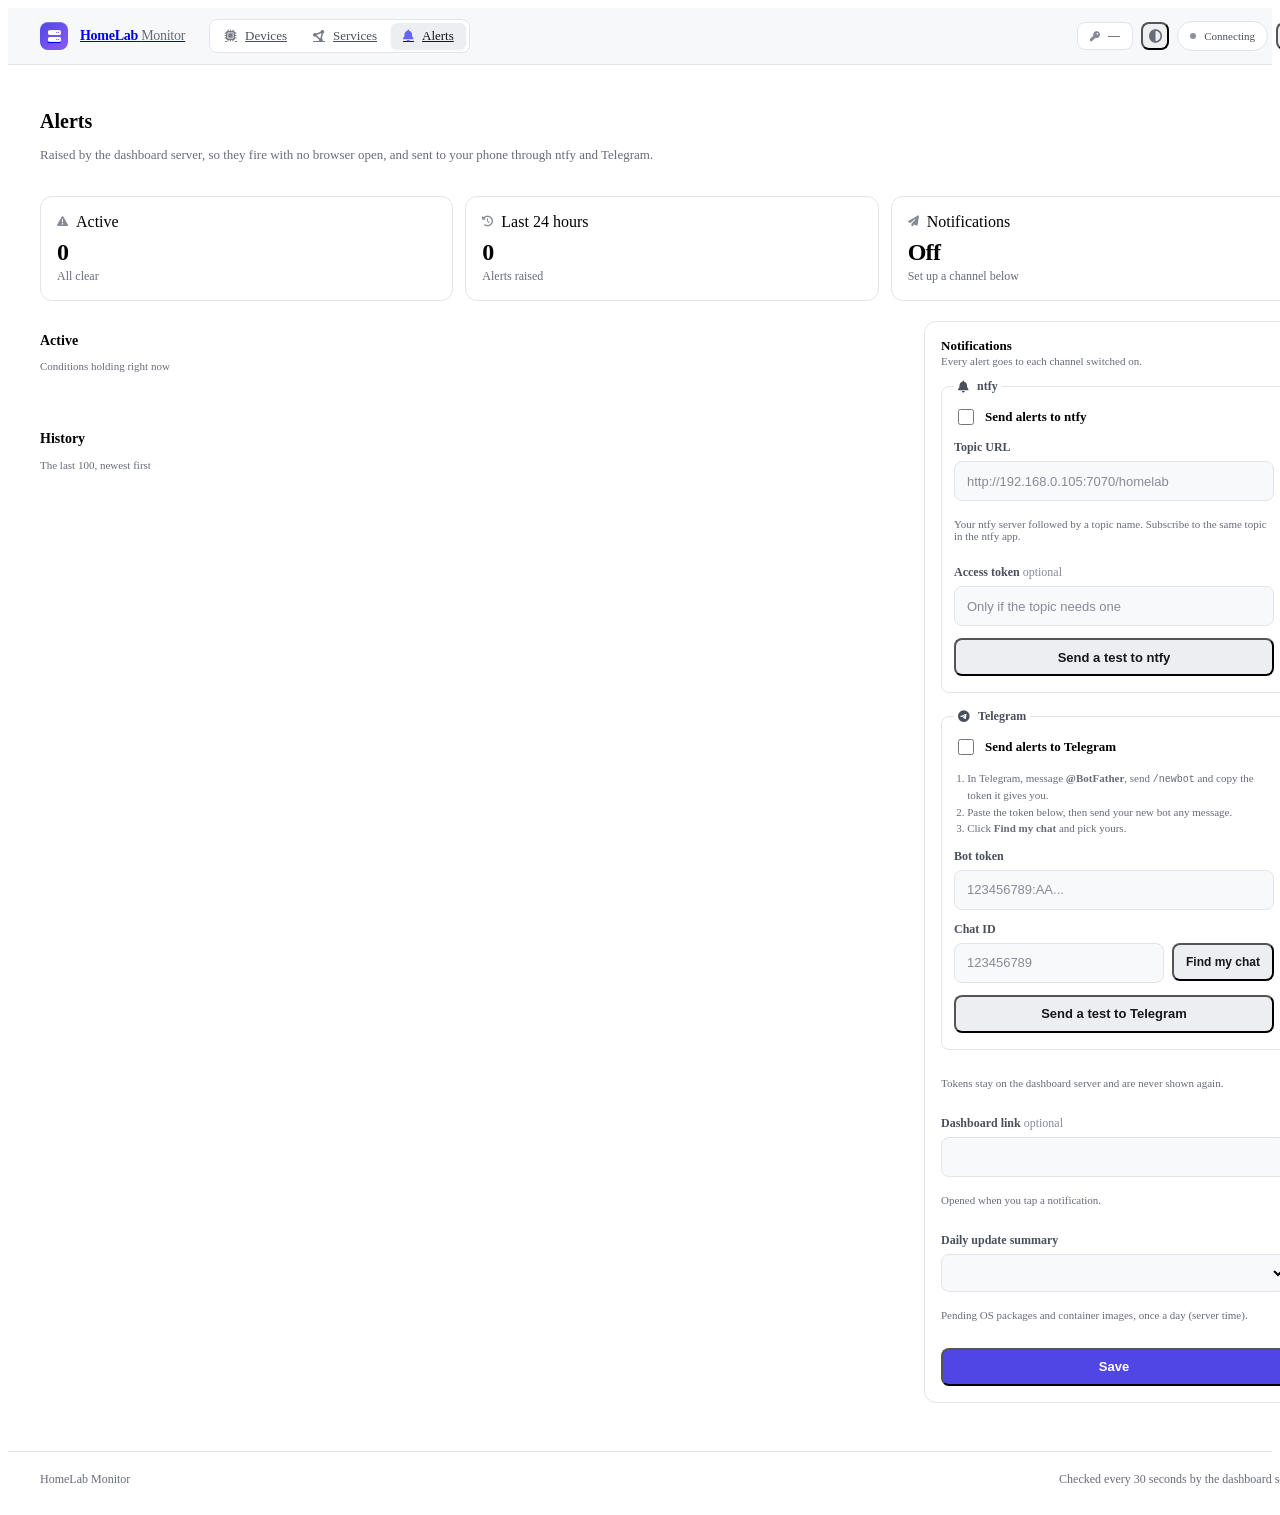
==== commit a3ec4b0c: "Add Telegram as a second notification channel Alerts, resolutions and the daily update summary now g" ====
--- a/frontend/alerts.html
+++ b/frontend/alerts.html
@@ -66,7 +66,7 @@
     <div class="page-head">
         <div>
             <h1 class="page-head__title">Alerts</h1>
-            <p class="page-head__sub">Raised by the dashboard server, so they fire with no browser open, and sent to your phone through ntfy.</p>
+            <p class="page-head__sub">Raised by the dashboard server, so they fire with no browser open, and sent to your phone through ntfy and Telegram.</p>
         </div>
     </div>
 
@@ -84,7 +84,7 @@
         <div class="stat" id="stat-delivery-card">
             <span class="stat__label eyebrow"><i class="fa-solid fa-paper-plane"></i>Notifications</span>
             <div class="stat__value" id="stat-delivery">Off</div>
-            <div class="stat__foot" id="stat-delivery-foot">Set up ntfy below</div>
+            <div class="stat__foot" id="stat-delivery-foot">Set up a channel below</div>
         </div>
     </div>
 
@@ -110,26 +110,60 @@
         <form class="panel settings" id="notify-form" autocomplete="off">
             <div class="panel__head">
                 <div>
-                    <div class="panel__title">ntfy</div>
-                    <div class="panel__sub">Where alerts are sent. Telegram comes later.</div>
+                    <div class="panel__title">Notifications</div>
+                    <div class="panel__sub">Every alert goes to each channel switched on.</div>
                 </div>
             </div>
             <div class="settings__body">
-                <label class="check">
-                    <input type="checkbox" id="ntfy-enabled">
-                    <span>Send alerts to ntfy</span>
-                </label>
-                <div class="field">
-                    <label for="ntfy-url">Topic URL</label>
-                    <input type="url" id="ntfy-url" placeholder="http://192.168.0.105:7070/homelab">
-                    <p class="field__hint">Your ntfy server followed by a topic name. Subscribe to the same topic in the ntfy app.</p>
-                </div>
-                <div class="field">
-                    <label for="ntfy-token">Access token</label>
-                    <input type="password" id="ntfy-token" placeholder="Only if the topic needs one">
-                    <p class="field__hint" id="ntfy-token-hint">Stays on the dashboard server; it is never shown again.</p>
-                    <button type="button" class="link-btn" id="ntfy-token-clear" hidden>Remove the saved token</button>
-                </div>
+                <fieldset class="channel">
+                    <legend class="channel__title"><i class="fa-solid fa-bell"></i>ntfy</legend>
+                    <label class="check">
+                        <input type="checkbox" id="ntfy-enabled">
+                        <span>Send alerts to ntfy</span>
+                    </label>
+                    <div class="field">
+                        <label for="ntfy-url">Topic URL</label>
+                        <input type="url" id="ntfy-url" placeholder="http://192.168.0.105:7070/homelab">
+                        <p class="field__hint">Your ntfy server followed by a topic name. Subscribe to the same topic in the ntfy app.</p>
+                    </div>
+                    <div class="field">
+                        <label for="ntfy-token">Access token <span class="field__optional">optional</span></label>
+                        <input type="password" id="ntfy-token" placeholder="Only if the topic needs one">
+                        <button type="button" class="link-btn" id="ntfy-token-clear" hidden>Remove the saved token</button>
+                    </div>
+                    <p class="settings__status" id="ntfy-status" hidden></p>
+                    <button type="button" class="btn btn--quiet" id="ntfy-test">Send a test to ntfy</button>
+                </fieldset>
+
+                <fieldset class="channel">
+                    <legend class="channel__title"><i class="fa-brands fa-telegram"></i>Telegram</legend>
+                    <label class="check">
+                        <input type="checkbox" id="telegram-enabled">
+                        <span>Send alerts to Telegram</span>
+                    </label>
+                    <ol class="channel__steps">
+                        <li>In Telegram, message <b>@BotFather</b>, send <code>/newbot</code> and copy the token it gives you.</li>
+                        <li>Paste the token below, then send your new bot any message.</li>
+                        <li>Click <b>Find my chat</b> and pick yours.</li>
+                    </ol>
+                    <div class="field">
+                        <label for="telegram-token">Bot token</label>
+                        <input type="password" id="telegram-token" placeholder="123456789:AA...">
+                        <button type="button" class="link-btn" id="telegram-token-clear" hidden>Remove the saved token</button>
+                    </div>
+                    <div class="field">
+                        <label for="telegram-chat">Chat ID</label>
+                        <div class="field__row">
+                            <input type="text" id="telegram-chat" inputmode="numeric" placeholder="123456789">
+                            <button type="button" class="btn btn--quiet btn--small" id="telegram-find">Find my chat</button>
+                        </div>
+                        <select id="telegram-chats" hidden></select>
+                    </div>
+                    <p class="settings__status" id="telegram-status" hidden></p>
+                    <button type="button" class="btn btn--quiet" id="telegram-test">Send a test to Telegram</button>
+                </fieldset>
+
+                <p class="field__hint">Tokens stay on the dashboard server and are never shown again.</p>
                 <div class="field">
                     <label for="click-url">Dashboard link <span class="field__optional">optional</span></label>
                     <input type="url" id="click-url">
@@ -140,10 +174,8 @@
                     <select id="digest-hour"></select>
                     <p class="field__hint">Pending OS packages and container images, once a day (server time).</p>
                 </div>
-                <p class="settings__status" id="notify-status" hidden></p>
                 <div class="settings__actions">
                     <button type="submit" class="btn" id="notify-save">Save</button>
-                    <button type="button" class="btn btn--quiet" id="notify-test">Send a test</button>
                 </div>
             </div>
         </form>
--- a/frontend/css/layout.css
+++ b/frontend/css/layout.css
@@ -423,3 +423,29 @@
         text-align: center;
     }
 }
+
+/* --- Stale server banner (js/shell.js) ----------------------------------- */
+.stale-banner {
+    display: flex;
+    align-items: center;
+    justify-content: center;
+    gap: var(--s-2);
+    padding: var(--s-2) var(--gutter);
+    background: var(--warn-quiet);
+    border-bottom: 1px solid var(--warn-line);
+    font-size: var(--t-12);
+    color: var(--fg);
+    text-align: center;
+}
+
+.stale-banner i {
+    color: var(--warn);
+}
+
+.stale-banner code {
+    font-family: var(--font-mono);
+    font-size: var(--t-11);
+    padding: 1px 5px;
+    border-radius: var(--r-sm);
+    background: var(--surface-3);
+}
--- a/frontend/css/components.css
+++ b/frontend/css/components.css
@@ -1250,6 +1250,9 @@
 .toast[data-tone='ok'] { border-left-color: var(--ok); }
 .toast[data-tone='ok'] i { color: var(--ok); }
 
+.toast[data-tone='warn'] { border-left-color: var(--warn); }
+.toast[data-tone='warn'] i { color: var(--warn); }
+
 /* --- Auth overlay ------------------------------------------------------- */
 .auth {
     position: fixed;
@@ -1509,11 +1512,6 @@
 }
 
 /* --- Settings form ------------------------------------------------------- */
-.settings {
-    position: sticky;
-    top: calc(var(--topbar-h) + var(--s-4));
-}
-
 .settings__body {
     display: flex;
     flex-direction: column;
@@ -1575,6 +1573,58 @@
     gap: var(--s-2);
 }
 
+/* One block per notification channel. */
+.channel {
+    display: flex;
+    flex-direction: column;
+    gap: var(--s-3);
+    margin: 0;
+    padding: var(--s-3) var(--s-3) var(--s-4);
+    border: 1px solid var(--border);
+    border-radius: var(--r-md);
+    min-width: 0;
+}
+
+.channel__title {
+    display: flex;
+    align-items: center;
+    gap: var(--s-2);
+    padding: 0 var(--s-1);
+    font-size: var(--t-12);
+    font-weight: 600;
+    color: var(--fg-muted);
+}
+
+.channel__steps {
+    margin: 0;
+    padding-left: 1.2em;
+    font-size: var(--t-11);
+    line-height: 1.5;
+    color: var(--fg-subtle);
+}
+
+.channel__steps code {
+    font-family: var(--font-mono);
+    font-size: var(--t-10);
+}
+
+.field__row {
+    display: flex;
+    gap: var(--s-2);
+}
+
+.field__row input {
+    flex: 1;
+    min-width: 0;
+}
+
+.btn--small {
+    height: 38px;
+    padding: 0 var(--s-3);
+    font-size: var(--t-12);
+    white-space: nowrap;
+}
+
 .settings__actions .btn {
     flex: 1;
 }
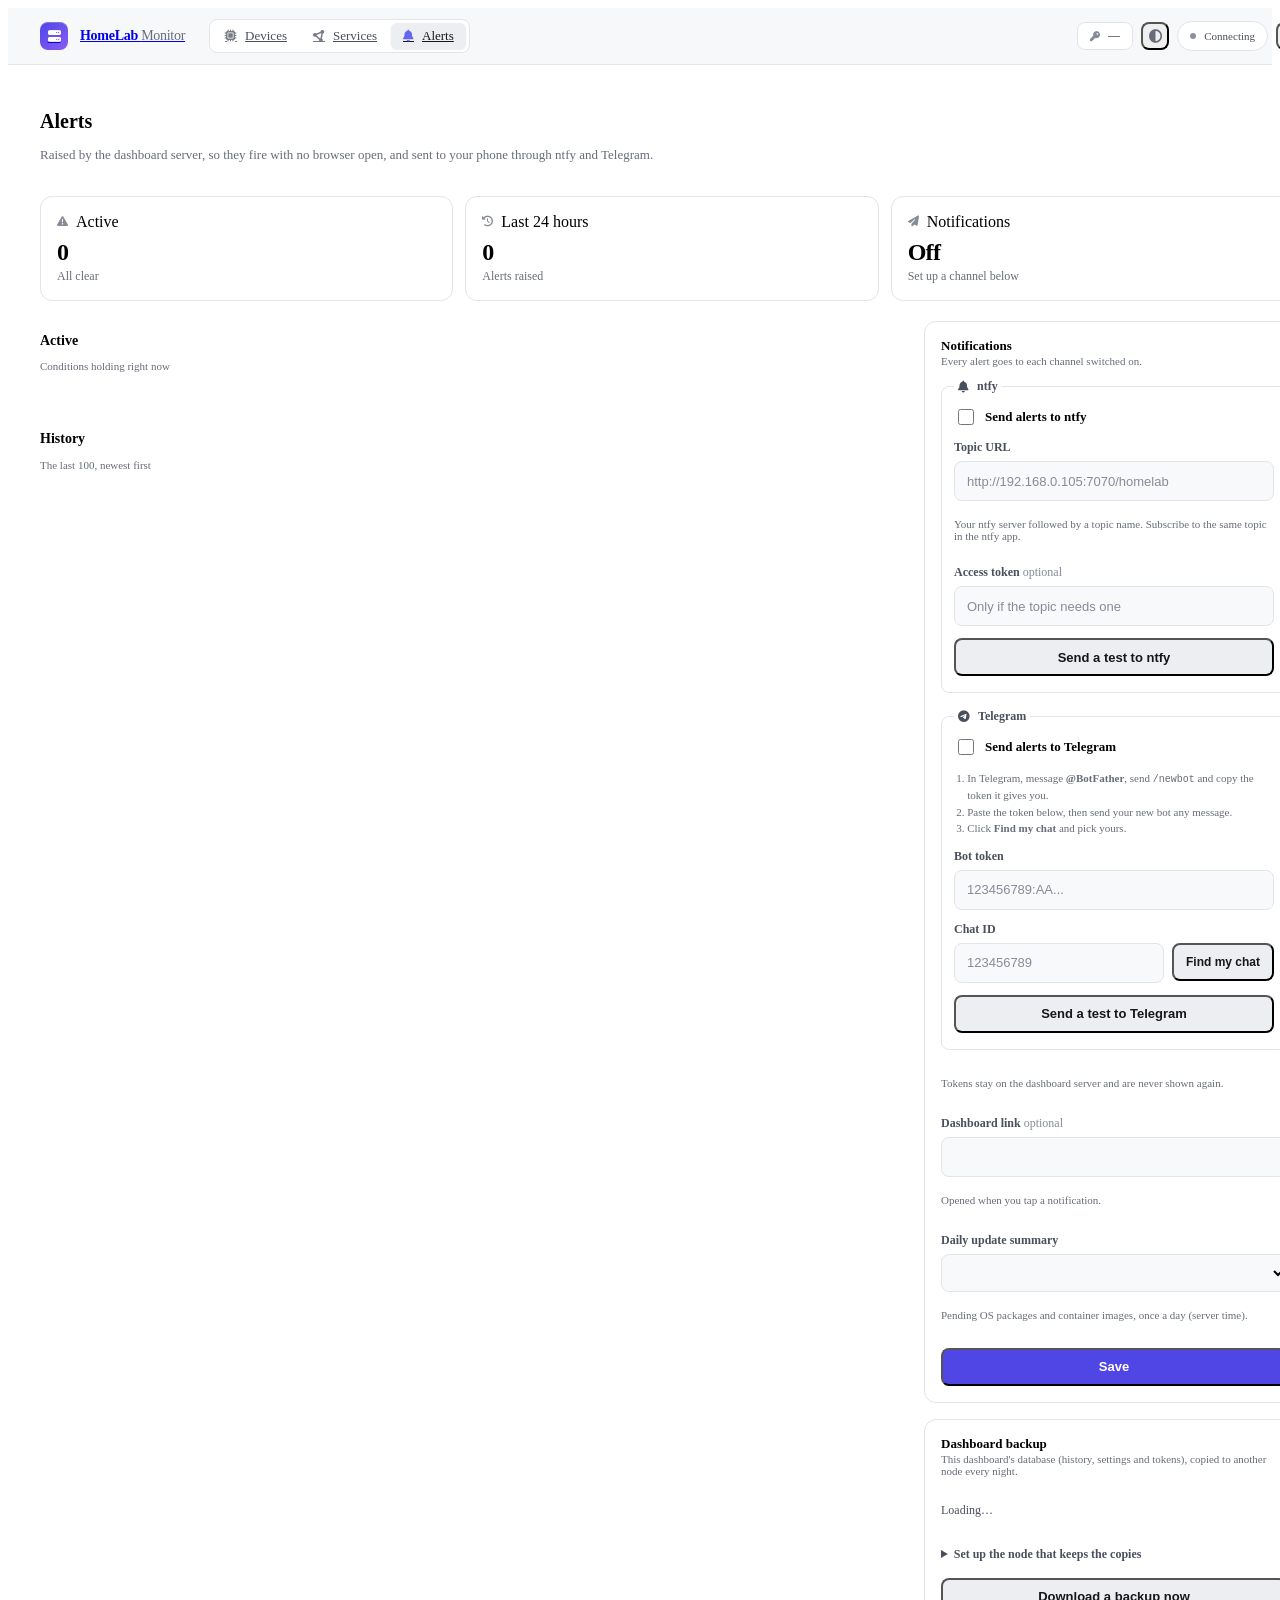
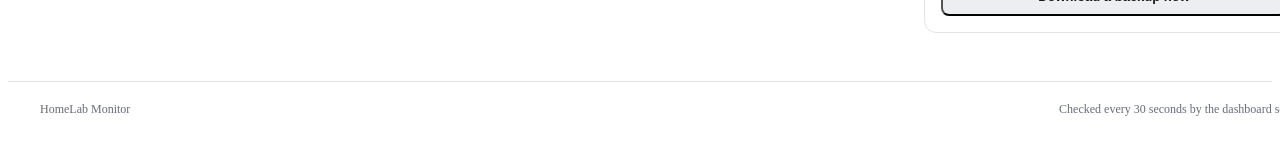
==== commit 6a545179: "Back up the dashboard's database to another node every night Everything the dashboard knows (history" ====
--- a/frontend/alerts.html
+++ b/frontend/alerts.html
@@ -107,6 +107,7 @@
             <div class="alert-list" id="history-list"></div>
         </div>
 
+        <div class="alerts-side">
         <form class="panel settings" id="notify-form" autocomplete="off">
             <div class="panel__head">
                 <div>
@@ -179,6 +180,33 @@
                 </div>
             </div>
         </form>
+
+        <section class="panel settings" aria-labelledby="backup-title">
+            <div class="panel__head">
+                <div>
+                    <div class="panel__title" id="backup-title">Dashboard backup</div>
+                    <div class="panel__sub">This dashboard's database (history, settings and tokens), copied to another node every night.</div>
+                </div>
+            </div>
+            <div class="settings__body">
+                <p class="backup__status" id="backup-status">Loading…</p>
+                <details class="backup__setup" id="backup-setup">
+                    <summary>Set up the node that keeps the copies</summary>
+                    <ol class="channel__steps">
+                        <li>On that node (e.g. <b>haziq-apu2</b>), update the checkout: <code>sudo ./scripts/update.sh</code></li>
+                        <li>From the same folder, run:</li>
+                    </ol>
+                    <pre class="backup__command" id="backup-command"></pre>
+                    <div class="backup__actions">
+                        <button type="button" class="link-btn link-btn--quiet" id="backup-copy">Copy the command</button>
+                        <button type="button" class="link-btn" id="backup-rotate">Make a new key</button>
+                    </div>
+                    <p class="field__hint">Its agent then saves a copy each night after 03:00 (and right away if today's is missing), keeps 14, and reports here. A failed or missing backup alerts like a late check-in. To restore, stop the dashboard, unzip a copy over <code>backend/history.db</code> and start it again.</p>
+                </details>
+                <button type="button" class="btn btn--quiet" id="backup-download">Download a backup now</button>
+            </div>
+        </section>
+        </div>
     </div>
 </main>
 
--- a/frontend/css/layout.css
+++ b/frontend/css/layout.css
@@ -304,6 +304,162 @@
     gap: var(--s-3);
 }
 
+/* --- Check-ins (Services page) ------------------------------------------ */
+.checkin-form {
+    display: grid;
+    grid-template-columns: minmax(0, 2fr) minmax(0, 1fr) minmax(0, 1fr) auto;
+    align-items: end;
+    gap: var(--s-3);
+    padding: var(--s-4);
+    margin-bottom: var(--s-4);
+}
+
+@media (max-width: 720px) {
+    .checkin-form {
+        grid-template-columns: minmax(0, 1fr);
+    }
+}
+
+.checkin-list {
+    display: flex;
+    flex-direction: column;
+    gap: var(--s-3);
+}
+
+.checkin {
+    display: flex;
+    align-items: flex-start;
+    gap: var(--s-3);
+    padding: var(--s-3) var(--s-4);
+    background: var(--surface-1);
+    border: 1px solid var(--border);
+    border-radius: var(--r-lg);
+    min-width: 0;
+}
+
+.checkin[data-state='late'] {
+    border-color: var(--warn-line);
+}
+
+.checkin[data-state='failed'] {
+    border-color: var(--crit-line);
+}
+
+.checkin__status {
+    flex-shrink: 0;
+    min-width: 84px;
+}
+
+.checkin[data-state='ok'] .checkin__status {
+    background: var(--ok-quiet);
+    color: var(--ok);
+}
+
+.checkin[data-state='late'] .checkin__status {
+    background: var(--warn-quiet);
+    color: var(--warn);
+}
+
+.checkin[data-state='failed'] .checkin__status {
+    background: var(--crit-quiet);
+    color: var(--crit);
+}
+
+/* Narrow screens: status and delete on top, details across the full width. */
+@media (max-width: 560px) {
+    .checkin {
+        flex-wrap: wrap;
+        justify-content: space-between;
+    }
+
+    .checkin > .checkin__body {
+        order: 3;
+        flex: 1 1 100%;
+    }
+}
+
+.checkin__body {
+    flex: 1;
+    min-width: 0;
+    display: flex;
+    flex-direction: column;
+    gap: 4px;
+}
+
+.checkin__name {
+    font-size: var(--t-14);
+    font-weight: 600;
+}
+
+.checkin__meta {
+    font-size: var(--t-12);
+    color: var(--fg-subtle);
+    line-height: 2;
+}
+
+.checkin__meta select {
+    height: 26px;
+    padding: 0 var(--s-1);
+    background: var(--surface-2);
+    border: 1px solid var(--border);
+    border-radius: var(--r-sm);
+    font-size: var(--t-12);
+    color: var(--fg);
+}
+
+.checkin__note {
+    margin: 0;
+    padding: var(--s-2) var(--s-3);
+    background: var(--surface-inset);
+    border-radius: var(--r-md);
+    font-family: var(--font-mono);
+    font-size: var(--t-11);
+    color: var(--crit);
+    white-space: pre-wrap;
+    overflow-wrap: anywhere;
+}
+
+.checkin__url {
+    display: flex;
+    align-items: center;
+    gap: var(--s-2);
+    min-width: 0;
+}
+
+.checkin__copy {
+    flex-shrink: 0;
+    font-size: var(--t-11);
+    font-weight: 550;
+    color: var(--accent);
+}
+
+.checkin__copy:hover {
+    text-decoration: underline;
+}
+
+.checkin__url code {
+    font-family: var(--font-mono);
+    font-size: var(--t-11);
+    color: var(--fg-muted);
+    overflow: hidden;
+    text-overflow: ellipsis;
+    white-space: nowrap;
+    user-select: all;
+}
+
+.checkin-help {
+    margin: var(--s-3) 0 var(--s-8);
+    font-size: var(--t-12);
+    line-height: 1.6;
+    color: var(--fg-subtle);
+}
+
+.checkin-help code {
+    font-family: var(--font-mono);
+    font-size: var(--t-11);
+    overflow-wrap: anywhere;
+}
+
 main {
     flex: 1;
     min-width: 0;
--- a/frontend/css/components.css
+++ b/frontend/css/components.css
@@ -129,6 +129,59 @@
 
 .badge i {
     font-size: var(--t-10);
+}
+
+/* A muted node: quiet, not a warning. */
+.badge--muted {
+    background: var(--surface-3);
+    color: var(--fg-muted);
+    border-color: var(--border);
+}
+
+/* --- Mute bar (top of the node drawer) ---------------------------------- */
+.mute-bar {
+    display: flex;
+    flex-wrap: wrap;
+    align-items: center;
+    gap: var(--s-2) var(--s-3);
+    padding: var(--s-3);
+    border: 1px solid var(--border-subtle);
+    border-radius: var(--r-md);
+    background: var(--surface-inset);
+    font-size: var(--t-12);
+    color: var(--fg-muted);
+}
+
+.mute-bar[data-muted='true'] {
+    border-color: var(--warn-line);
+    background: var(--warn-quiet);
+    color: var(--fg);
+}
+
+.mute-bar > i {
+    color: var(--fg-subtle);
+}
+
+.mute-bar[data-muted='true'] > i {
+    color: var(--warn);
+}
+
+.mute-bar__text {
+    flex: 1 1 220px;
+    min-width: 0;
+}
+
+.mute-bar__choices {
+    display: flex;
+    flex-wrap: wrap;
+    gap: var(--s-2);
+}
+
+.mute-bar .btn--small {
+    height: 30px;
+    padding: 0 var(--s-3);
+    font-size: var(--t-12);
+    white-space: nowrap;
 }
 
 /* --- Capability chip (footer of a node card) ---------------------------- */
@@ -1109,8 +1162,18 @@
 }
 
 .ctr[data-state='exited'] .ctr__dot,
-.ctr[data-state='stopped'] .ctr__dot {
+.ctr[data-state='stopped'] .ctr__dot,
+.ctr[data-state='dead'] .ctr__dot {
     background: var(--crit);
+}
+
+.ctr[data-state='restarting'] .ctr__dot,
+.ctr[data-health='unhealthy'] .ctr__dot {
+    background: var(--warn);
+}
+
+.ctr[data-health='unhealthy'] .ctr__state {
+    color: var(--warn);
 }
 
 .ctr__main {
@@ -1568,6 +1631,62 @@
     color: var(--crit);
 }
 
+/* The settings column: notifications, then the dashboard backup. */
+.alerts-side {
+    display: flex;
+    flex-direction: column;
+    gap: var(--s-4);
+    min-width: 0;
+}
+
+.backup__status {
+    font-size: var(--t-12);
+    line-height: 1.5;
+    color: var(--fg-muted);
+    overflow-wrap: anywhere;
+}
+
+.backup__status[data-tone='ok'] { color: var(--ok); }
+.backup__status[data-tone='crit'] { color: var(--crit); }
+
+.backup__setup summary {
+    cursor: pointer;
+    font-size: var(--t-12);
+    font-weight: 550;
+    color: var(--fg-muted);
+}
+
+.backup__setup[open] summary {
+    margin-bottom: var(--s-2);
+}
+
+.backup__setup code,
+.backup__command {
+    font-family: var(--font-mono);
+    font-size: var(--t-10);
+}
+
+.backup__command {
+    margin: var(--s-2) 0;
+    padding: var(--s-2) var(--s-3);
+    background: var(--surface-inset);
+    border: 1px solid var(--border-subtle);
+    border-radius: var(--r-md);
+    white-space: pre-wrap;
+    overflow-wrap: anywhere;
+    user-select: all;
+}
+
+.backup__actions {
+    display: flex;
+    gap: var(--s-4);
+    margin-bottom: var(--s-2);
+}
+
+.link-btn--quiet {
+    color: var(--accent);
+}
+
 .settings__actions {
     display: flex;
     gap: var(--s-2);
